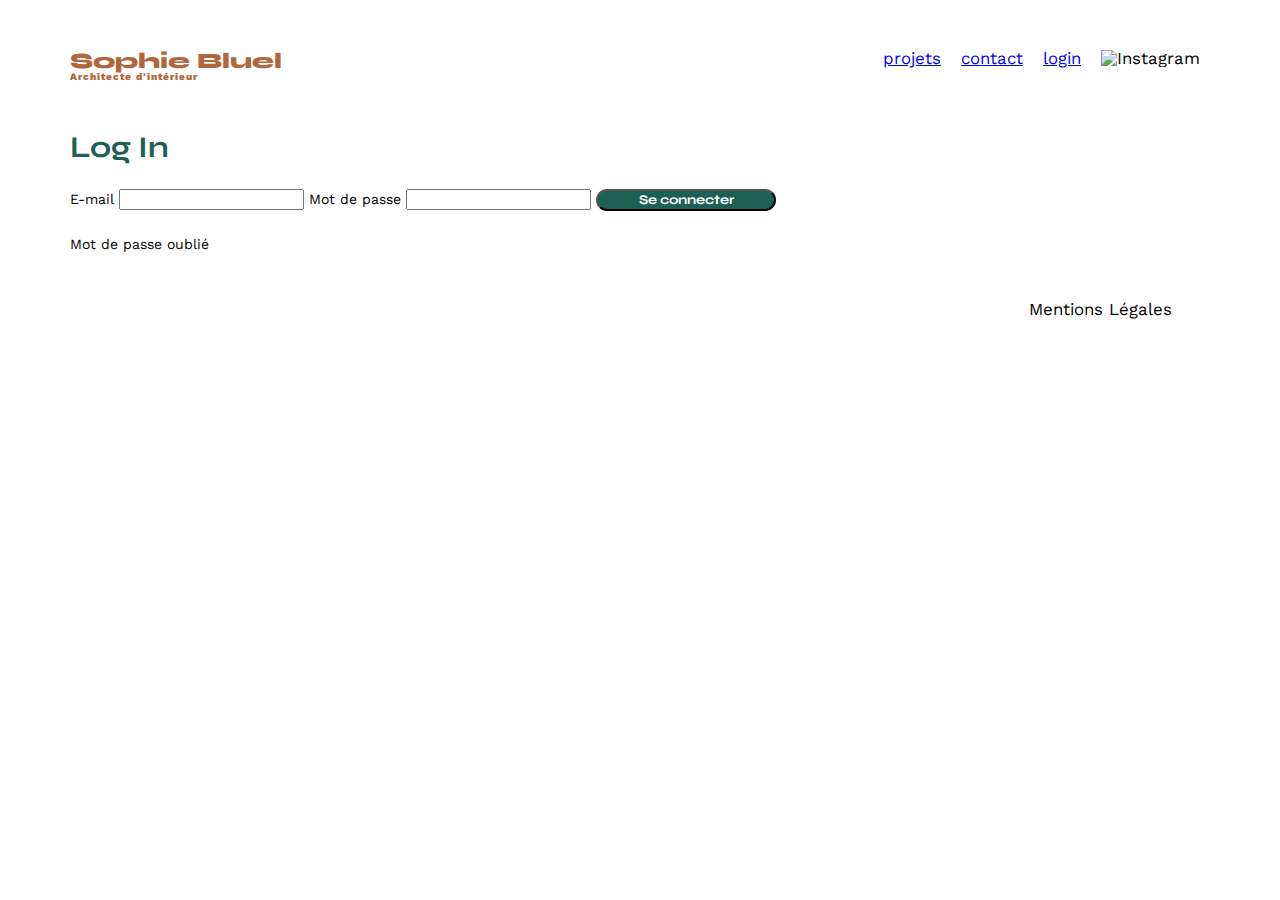
==== FrontEnd/login.html @ a3eb321f "make login structure" ====
<!DOCTYPE html>
<html lang="fr">

<head>
	<meta charset="UTF-8">
	<title>Sophie Bluel - Architecte d'intérieur</title>
	<meta name="viewport" content="width=device-width, initial-scale=1.0">
	<link rel="preconnect" href="https://fonts.googleapis.com">
	<link rel="preconnect" href="https://fonts.gstatic.com" crossorigin>
	<link href="https://fonts.googleapis.com/css2?family=Syne:wght@700;800&family=Work+Sans&display=swap" rel="stylesheet">
	<meta name="description" content="">
	<link rel="stylesheet" href="./assets/style.css">
    <link rel="stylesheet" href="./index.html">
</head>
<body>
    <header>
        <h1>Sophie Bluel <span>Architecte d'intérieur</span></h1>
        <nav>
            <ul>
                <a href="index.html"><li>projets</li></a>
                <a href="index.html#contact"><li>contact</li></a>
                <a href="#"><li>login</li></a>
                <li><img src="./assets/icons/instagram.png" alt="Instagram"></li>
            </ul>
        </nav>
    </header>

    <main>
        <section id="login">
            <h2>Log In</h2>
            <form action="#" method="post">
                <label for="email">E-mail</label>
                <input type="e-mail" name="email" id="email">
                <label for="password">Mot de passe</label>
                <input type="password" name="password" id="password">
                <input type="submit" value="Se connecter">
            </form>
            <p class="forgetPassword">Mot de passe oublié</p>
        </section>
    </main>

    <footer>
        <nav>
            <ul>
                <li>Mentions Légales</li>
            </ul>
        </nav>
    </footer>
</body>

</html>
---- FrontEnd/assets/style.css ----
/* http://meyerweb.com/eric/tools/css/reset/
   v2.0 | 20110126
   License: none (public domain)
*/

html, body, div, span, applet, object, iframe,
h1, h2, h3, h4, h5, h6, p, blockquote, pre,
a, abbr, acronym, address, big, cite, code,
del, dfn, em, img, ins, kbd, q, s, samp,
small, strike, strong, sub, sup, tt, var,
b, u, i, center,
dl, dt, dd, ol, ul, li,
fieldset, form, label, legend,
table, caption, tbody, tfoot, thead, tr, th, td,
article, aside, canvas, details, embed,
figure, figcaption, footer, header, hgroup,
menu, nav, output, ruby, section, summary,
time, mark, audio, video {
	margin: 0;
	padding: 0;
	border: 0;
	font-size: 100%;
	font: inherit;
	vertical-align: baseline;
}
/* HTML5 display-role reset for older browsers */
article, aside, details, figcaption, figure,
footer, header, hgroup, menu, nav, section {
	display: block;
}
body {
	line-height: 1;
}
ol, ul {
	list-style: none;
}
blockquote, q {
	quotes: none;
}
blockquote:before, blockquote:after,
q:before, q:after {
	content: '';
	content: none;
}
table {
	border-collapse: collapse;
	border-spacing: 0;
}
/** end reset css**/
body {
	max-width: 1140px;
	margin:auto;
	font-family: 'Work Sans' ;
	font-size: 14px;
}
header {
	display: flex;
	justify-content: space-between;
	margin: 50px 0
}
section {
	margin: 50px 0
}

h1{
	display: flex;
	flex-direction: column;
	font-family: 'Syne';
	font-size: 22px;
	font-weight: 800;
	color: #B1663C
}

h1 > span {
	font-family: 'Work Sans';
	font-size:10px;
	letter-spacing: 0.1em;
;
}

h2{
	font-family: 'Syne';
	font-weight: 700;
	font-size: 30px;
	color: #1D6154
}
nav ul {
	display: flex;
	align-items: center;
	list-style-type: none;

}
nav li {
	padding: 0 10px;
	font-size: 1.2em;
}

li:hover {
	color: #B1663C;
}
#introduction {
	display: flex;
	align-items: center;
}
#introduction figure {
	flex: 1
}
#introduction img {
	display: block;
	margin: auto;
	width: 80%;
}

#introduction article {
	flex: 1
}
#introduction h2 {
	margin-bottom: 1em;
}

#introduction p {
	margin-bottom: 0.5em;
}
#portfolio h2 {
	text-align: center;
	margin-bottom: 1em;
}

.filter {
	display: flex;
	justify-content: center;
	gap: 10px;
	margin-bottom: 2.3rem;
}

.btn-filter {
	color: #1D6154;
	border-radius: 60px;
	padding: 6px 8px 6px 8px;
	border-color: #1D6154;
	background-color: white;
}

.btn-filter:hover {
	border: none;
	color: white;
	background-color: #1D6154;
}

.gallery {
	width: 100%;
	display: grid;
	grid-template-columns: 1fr 1fr 1fr;
	grid-column-gap: 20px;
	grid-row-gap: 20px;
}

.gallery img {
	width: 100%;

}
#contact {
	width: 50%;
margin: auto;
}
#contact > * {
	text-align: center;

}
#contact h2{
	margin-bottom: 20px;
}
#contact form {
	text-align: left;
	margin-top:30px;
	display: flex;
	flex-direction: column;
}

#contact input {
	height: 50px;
	font-size: 1.2em;
	border: none;
	box-shadow: 0px 4px 14px rgba(0, 0, 0, 0.09);
}
#contact label {
	margin: 2em 0 1em 0;
}
#contact textarea {
	border: none;
	box-shadow: 0px 4px 14px rgba(0, 0, 0, 0.09);
}

input[type="submit"]{
	font-family: 'Syne';
	font-weight: 700;
	color: white;
	background-color: #1D6154;
	margin : 2em auto ;
	width: 180px;
	text-align: center;
	border-radius: 60px ;
}

footer nav ul {
	display: flex;
	justify-content: flex-end;
	margin: 2em
}
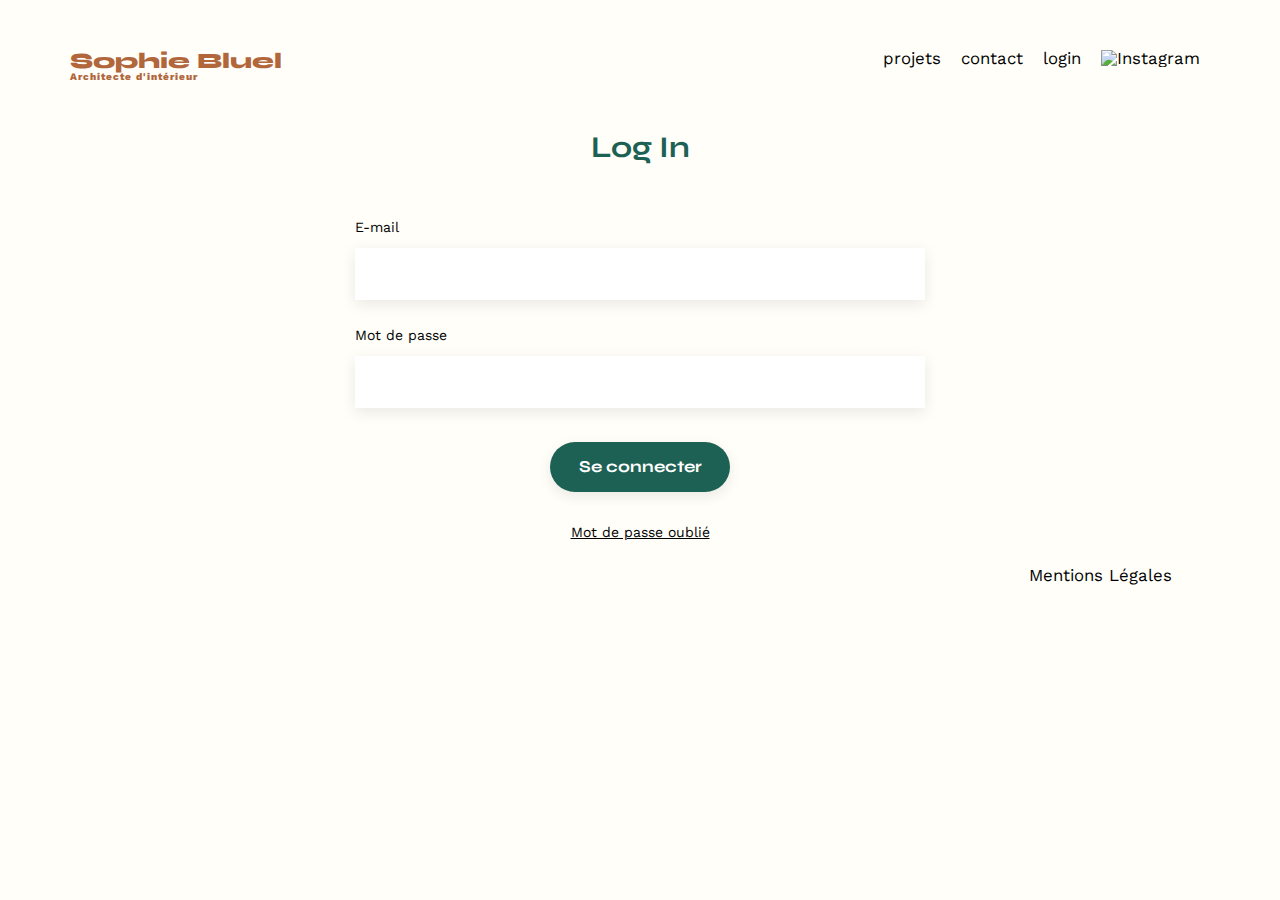
==== commit c47971d4: "add id" ====
--- a/FrontEnd/login.html
+++ b/FrontEnd/login.html
@@ -11,6 +11,7 @@
 	<meta name="description" content="">
 	<link rel="stylesheet" href="./assets/style.css">
     <link rel="stylesheet" href="./index.html">
+    <script type="module" src="files.js/login.js" defer></script>
 </head>
 <body>
     <header>
@@ -28,7 +29,7 @@
     <main>
         <section id="login">
             <h2>Log In</h2>
-            <form action="#" method="post">
+            <form id="users-password" action="#" method="post">
                 <label for="email">E-mail</label>
                 <input type="e-mail" name="email" id="email">
                 <label for="password">Mot de passe</label>
--- a/FrontEnd/assets/style.css
+++ b/FrontEnd/assets/style.css
@@ -52,6 +52,7 @@
 	margin:auto;
 	font-family: 'Work Sans' ;
 	font-size: 14px;
+	background-color: #FFFEF8;
 }
 header {
 	display: flex;
@@ -60,6 +61,11 @@
 }
 section {
 	margin: 50px 0
+}
+
+a {
+    text-decoration: none;
+    color: black;
 }
 
 h1{
@@ -159,31 +165,31 @@
 	width: 100%;
 
 }
-#contact {
+#contact, #login {
 	width: 50%;
 margin: auto;
 }
-#contact > * {
+#contact, #login > * {
 	text-align: center;
 
 }
-#contact h2{
+#contact h2, #login h2{
 	margin-bottom: 20px;
 }
-#contact form {
+#contact form, #login form {
 	text-align: left;
 	margin-top:30px;
 	display: flex;
 	flex-direction: column;
 }
 
-#contact input {
+#contact input, #login input {
 	height: 50px;
 	font-size: 1.2em;
 	border: none;
 	box-shadow: 0px 4px 14px rgba(0, 0, 0, 0.09);
 }
-#contact label {
+#contact label, #login label {
 	margin: 2em 0 1em 0;
 }
 #contact textarea {
@@ -201,7 +207,12 @@
 	text-align: center;
 	border-radius: 60px ;
 }
-
+/******LOGIN********/
+.forgetPassword {
+	text-decoration: underline;
+}
+
+/******FOOTER *******/
 footer nav ul {
 	display: flex;
 	justify-content: flex-end;
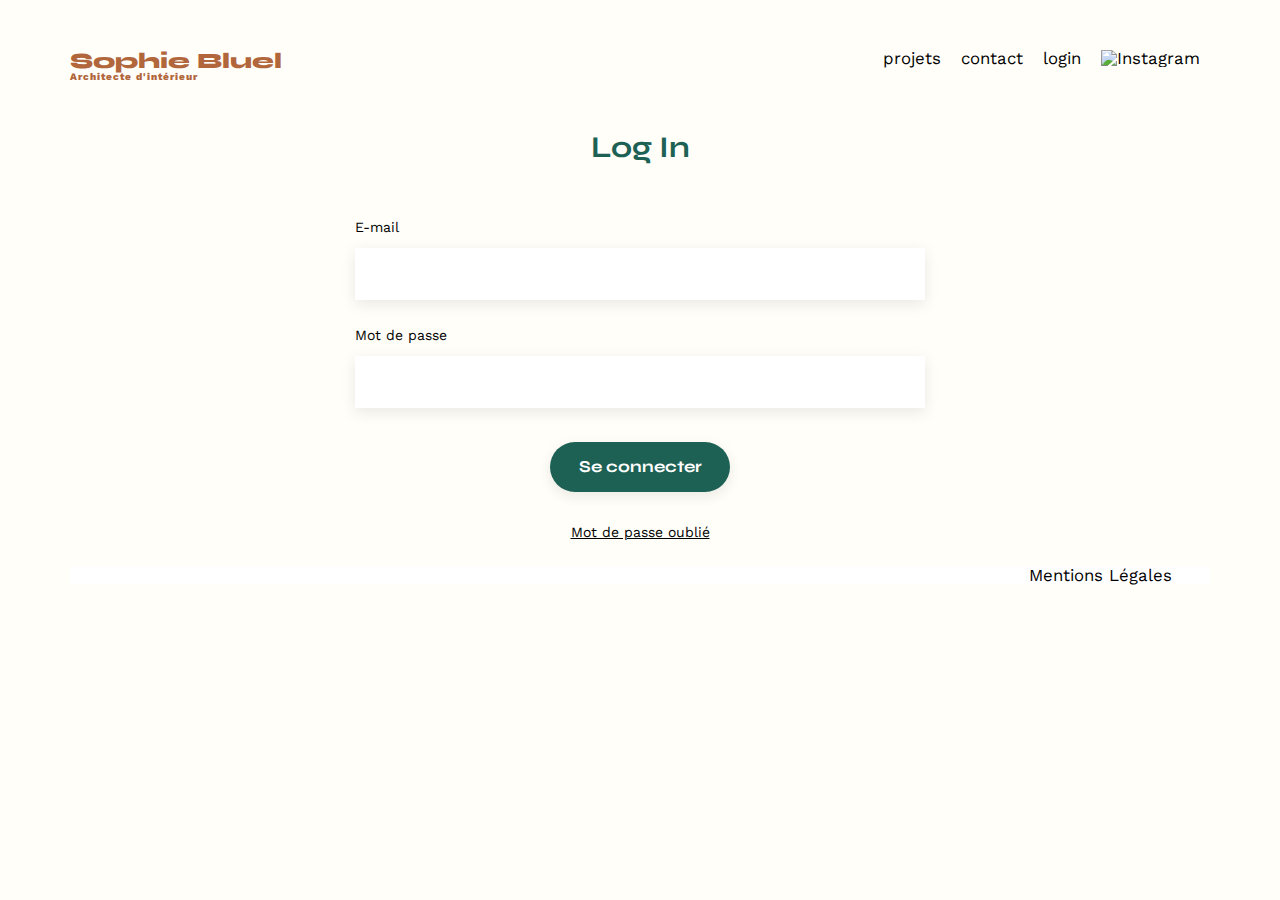
==== commit f1957190: "change error msg" ====
--- a/FrontEnd/login.html
+++ b/FrontEnd/login.html
@@ -25,8 +25,9 @@
             </ul>
         </nav>
     </header>
-
-    <main>
+    <div class="div-error" style="display: flex; justify-content: center; align-items: center;">
+    <p id="error-message" style="color: red; display: none; "></p>
+</div><main>
         <section id="login">
             <h2>Log In</h2>
             <form id="users-password" action="#" method="post">
--- a/FrontEnd/assets/style.css
+++ b/FrontEnd/assets/style.css
@@ -31,6 +31,13 @@
 body {
 	line-height: 1;
 }
+svg {
+	cursor: pointer;
+}
+nav li {
+	cursor: pointer;
+}
+
 ol, ul {
 	list-style: none;
 }
@@ -206,12 +213,21 @@
 	width: 180px;
 	text-align: center;
 	border-radius: 60px ;
+	cursor: pointer;
 }
 /******LOGIN********/
 .forgetPassword {
 	text-decoration: underline;
 }
 
+.inactive{
+	display: none;	
+}
+
+.active{
+	display: flex;
+}
+
 /******FOOTER *******/
 footer nav ul {
 	display: flex;
@@ -219,3 +235,10 @@
 	margin: 2em
 }
 
+footer {
+	background-color: white;
+}
+
+footer li {
+	cursor: pointer;
+}